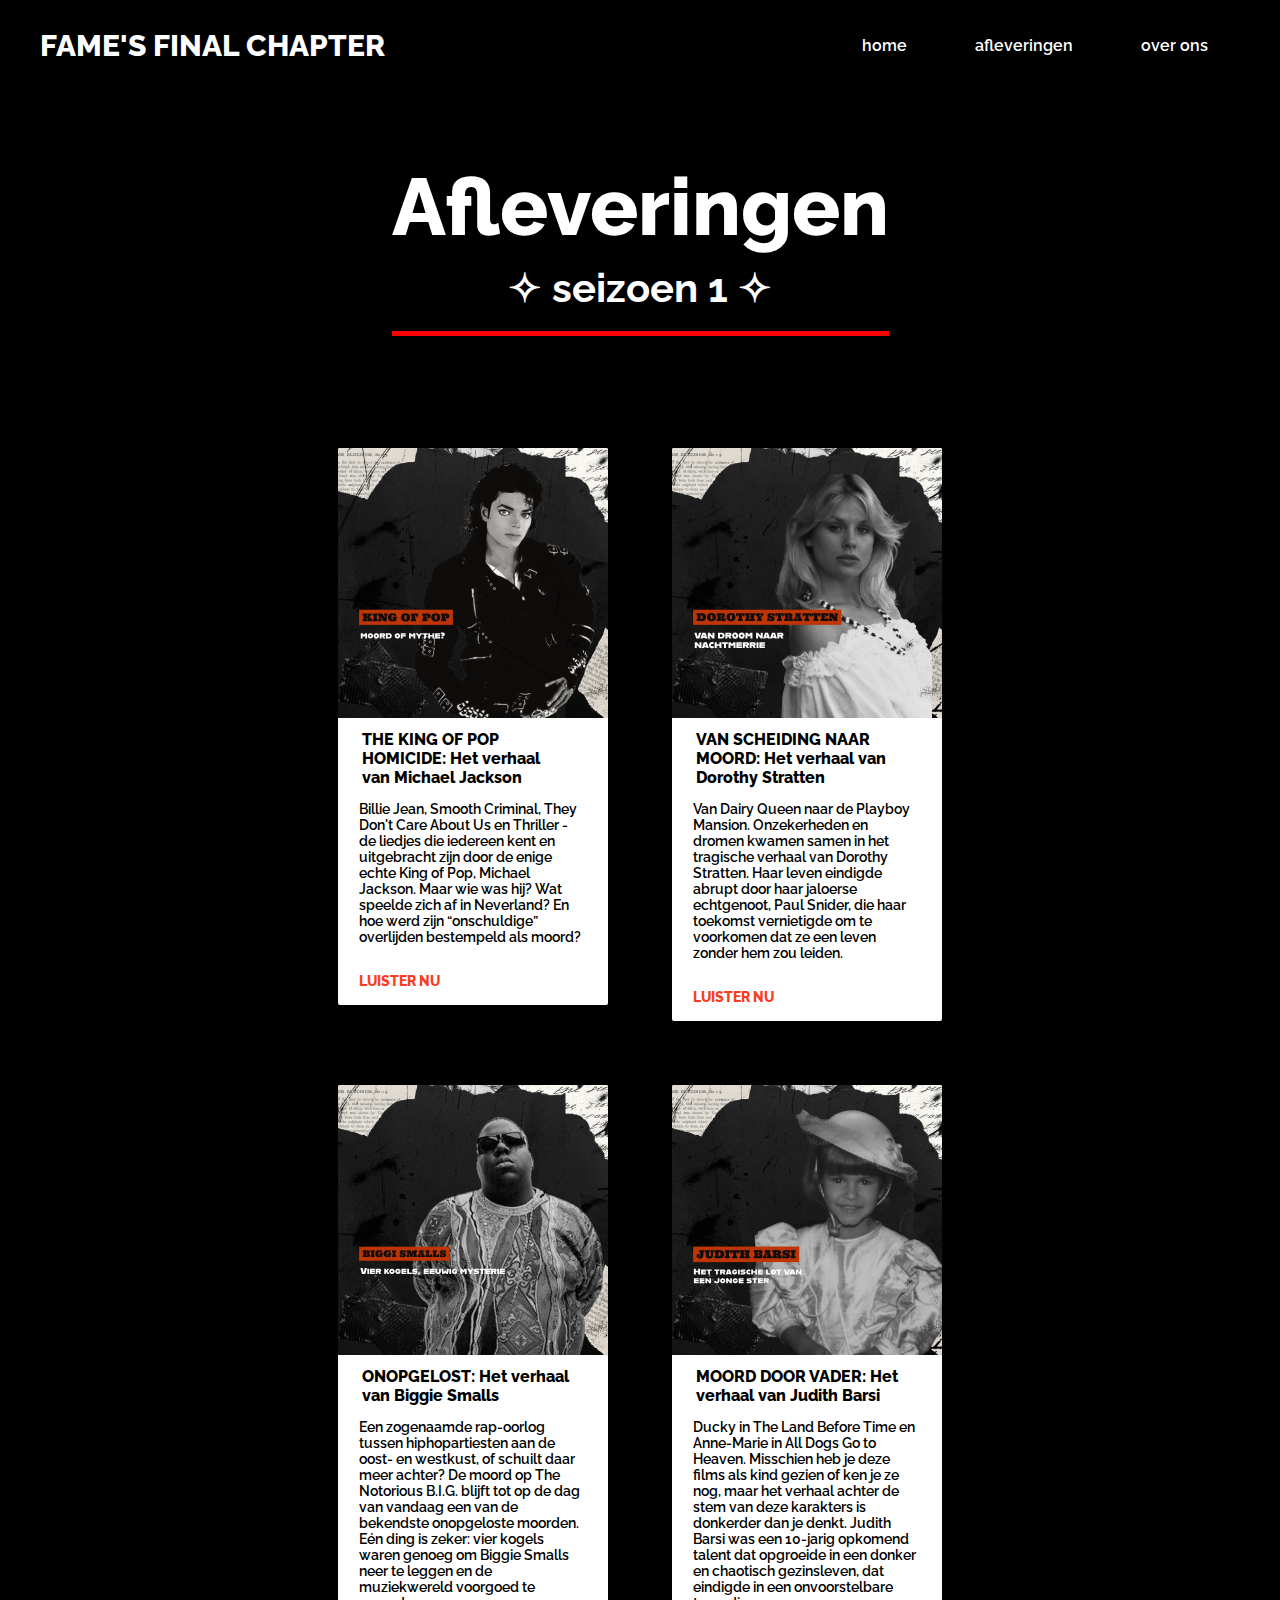
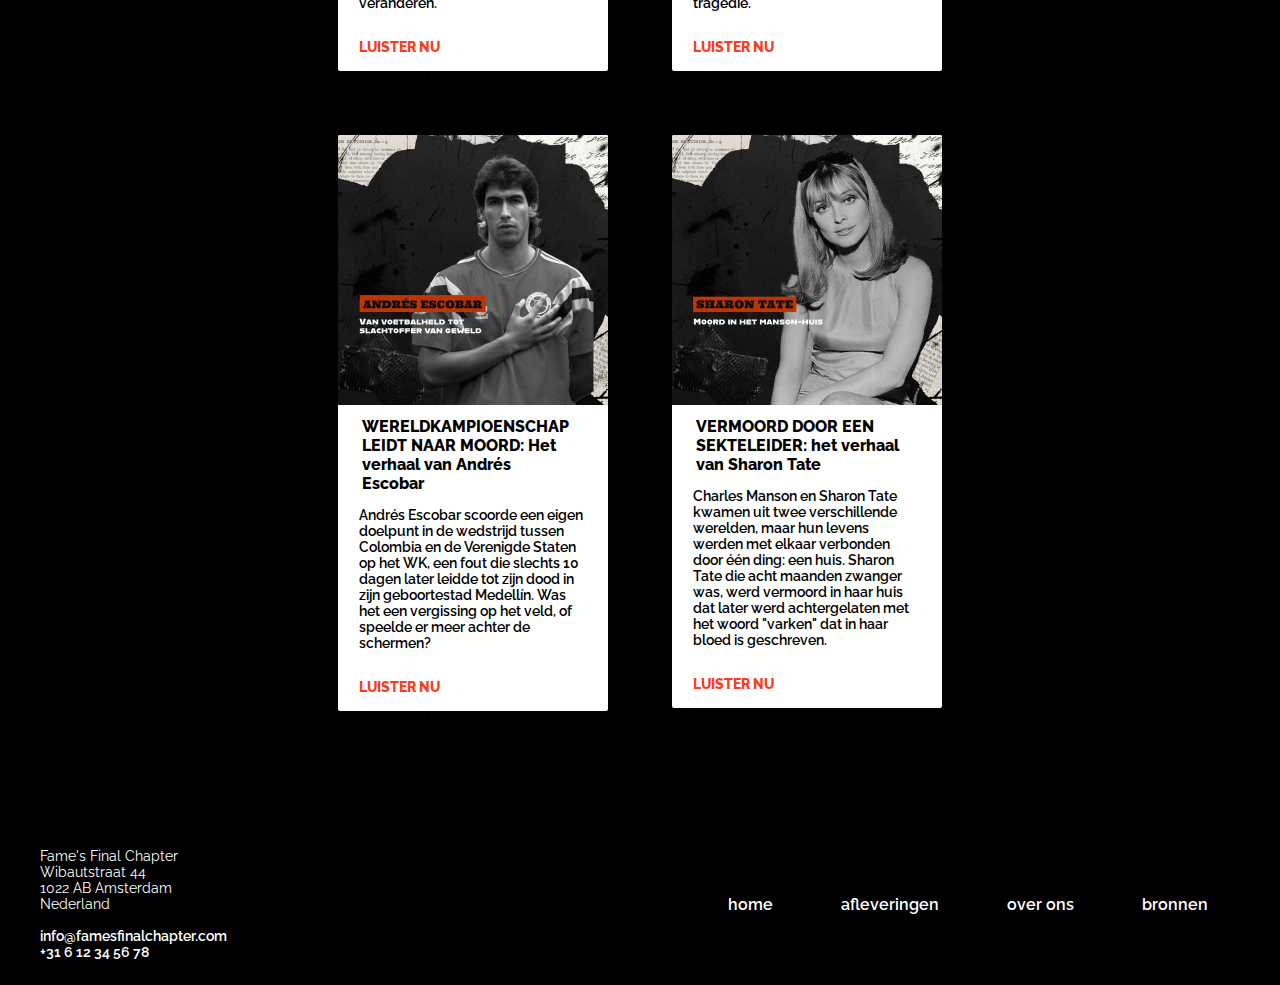
==== afleveringen.html @ 1bb6bfa5 "Add files via upload" ====
<!DOCTYPE html>
<html lang="nl">

<head>
    <meta charset="UTF-8">
    <meta name="viewport" content="width=device-width, initial-scale=1.0">
    <title>Fame's Final Chapter - Afleveringen</title>
    <link rel="stylesheet" href="css/style.css">
</head>

<body>
    <header class="header">
        <a href="index.html" class="logo">FAME'S FINAL CHAPTER</a>

        <nav class="navbar">
            <a href="index.html">home</a>
            <a href="afleveringen.html">afleveringen</a>
            <a href="over_ons.html">over ons</a>
        </nav>
    </header>

    <main>
        <section>
            <div class="titel">
                <h1>Afleveringen</h1>
                <h2>✧ seizoen 1 ✧</h2>
            </div>
        </section>

        <!-- Afleveringen - Seizoen 1 -->
        <section>
            <h3 class="verborgen">Afleveringen</h3>
            <article>
                <div class="container">
                    <img src="images/michael-jackson_thumbnail.jpeg" alt="Michael Jackson Thumbnail">
                    <h4>THE KING OF POP HOMICIDE: Het verhaal van Michael Jackson</h4>
                    <p>Billie Jean, Smooth Criminal, They Don't Care About Us en Thriller - de liedjes die iedereen kent
                        en uitgebracht zijn door de enige echte King of Pop, Michael Jackson. Maar wie was hij? Wat speelde zich af
                        in Neverland? En hoe werd zijn “onschuldige” overlijden bestempeld als moord?</p>
                    <a href="https://youtu.be/Zi_XLOBDo_Y?si=2RL1zgd4n17YhLJm">LUISTER NU</a>
                </div>
            </article>

            <article>
                <div class="container">
                    <img src="images/dorothy-stratten_thumbnail.jpeg" alt="Dorothy Stratten Thumbnail">
                    <h4>VAN SCHEIDING NAAR MOORD: Het verhaal van Dorothy Stratten</h4>
                    <p>Van Dairy Queen naar de Playboy Mansion. Onzekerheden en dromen kwamen samen in het tragische
                        verhaal van Dorothy Stratten. Haar leven eindigde abrupt door haar jaloerse echtgenoot, Paul Snider, die
                        haar toekomst vernietigde om te voorkomen dat ze een leven zonder hem zou leiden.</p>
                    <a href="https://youtu.be/4bbiC3lw7D8?si=qMgVU_SR9GnLeQNc">LUISTER NU</a>
                </div>
            </article>

            <article>
                <div class="container">
                    <img src="images/biggie-smalls_thumbnail.jpeg" alt="Biggie Smalls Thumbnail">
                    <h4>ONOPGELOST: Het verhaal van Biggie Smalls</h4>
                    <p>Een zogenaamde rap-oorlog tussen hiphopartiesten aan de oost- en westkust, of schuilt daar meer achter?
                        De moord op The Notorious B.I.G. blijft tot op de dag van vandaag een van de bekendste
                        onopgeloste moorden. Eén ding is zeker: vier kogels waren genoeg om Biggie Smalls neer te leggen en de
                        muziekwereld voorgoed te veranderen.</p>
                    <a href="https://youtu.be/_JZom_gVfuw?si=YMfRbGf0AQakgNem">LUISTER NU</a>
                </div>
            </article>

            <article>
                <div class="container">
                    <img src="images/judith-barsi_thumbnail.jpeg" alt="Judith Barsi Thumbnail">
                    <h4>MOORD DOOR VADER: Het verhaal van Judith Barsi</h4>
                    <p>Ducky in The Land Before Time en Anne-Marie in All Dogs Go to Heaven. Misschien heb je deze films
                        als
                        kind gezien of ken je ze nog, maar het verhaal achter de stem van deze karakters is donkerder
                        dan je
                        denkt. Judith Barsi was een 10-jarig opkomend talent dat opgroeide in een donker en chaotisch
                        gezinsleven, dat eindigde in een onvoorstelbare tragedie.</p>
                    <a href="https://youtu.be/OYh02GlbRQE?si=AYnQoxR6OCFAeCXl">LUISTER NU</a>
                </div>
            </article>

            <article>
                <div class="container">
                    <img src="images/andres-escobar_thumbnail.jpeg" alt="Andrés Escobar Thumbnail">
                    <h4>WERELDKAMPIOENSCHAP LEIDT NAAR MOORD: Het verhaal van Andrés Escobar</h4>
                    <p>Andrés Escobar scoorde een eigen doelpunt in de wedstrijd tussen Colombia en de Verenigde Staten
                        op
                        het
                        WK, een fout die slechts 10 dagen later leidde tot zijn dood in zijn geboortestad Medellín. Was
                        het
                        een
                        vergissing op het veld, of speelde er meer achter de schermen?</p>
                    <a href="https://youtu.be/kk6f4enUo6w?si=ozaH78iZj54rgj3n">LUISTER NU</a>
                </div>
            </article>

            <article>
                <div class="container">
                    <img src="images/sharon-tate_thumbnail.jpeg" alt="Sharon Tate Thumbnail">
                    <h4>VERMOORD DOOR EEN SEKTELEIDER: het verhaal van Sharon Tate</h4>
                    <p>Charles Manson en Sharon Tate kwamen uit twee verschillende werelden, maar hun levens werden met
                        elkaar
                        verbonden door één ding: een huis. Sharon Tate die acht maanden zwanger was, werd vermoord in
                        haar
                        huis
                        dat later werd achtergelaten met het woord "varken" dat in haar bloed is geschreven.</p>
                    <a href="https://youtu.be/_MFxnb1D6Zg?si=ejHrEf09OBe5m2Bh">LUISTER NU</a>
                </div>
            </article>
        </section>
    </main>

    <footer>
        <address>
            Fame's Final Chapter<br>
            Wibautstraat 44<br>
            1022 AB Amsterdam<br>
            Nederland<br>
            <br>
            <a href="mailto:info@famesfinalchapter.com">info@famesfinalchapter.com</a><br>
            <a href="tel:+31612345678">+31 6 12 34 56 78</a><br>
        </address>

        <nav class="footer">
            <a href="index.html">home</a>
            <a href="afleveringen.html">afleveringen</a>
            <a href="over_ons.html">over ons</a>
            <a href="bronnen.html">bronnen</a>
        </nav>
    </footer>
</body>

</html>
---- css/style.css ----
@import url('https://fonts.googleapis.com/css2?family=Raleway:ital,wght@0,100..900;1,100..900&display=swap');

* {
    margin: 0;
    padding: 0;
    box-sizing: border-box;
}

body {
    background-color: black;
}

/* Banner */
main article h1 {
    position: absolute;
    display: flex;
    justify-content: center;
    text-align: center;
    left: 20%;
    margin-top: 550px;
}

main article h1 {
    color: white;
    font-family: "Raleway", sans-serif;
    font-weight: 750;
    font-style: normal;
    font-size: 85px;
}

main article h2 {
    position: absolute;
    display: flex;
    justify-content: center;
    left: 27%;
    margin-top: 660px;
    margin-bottom: 675px;
}

main article h2 {
    color: white;
    font-family: "Raleway", sans-serif;
    font-weight: 400;
    font-style: normal;
    font-size: 40px;
}

main img{
    margin-bottom: 3em;
}

/* Header en navigatiebar */
.header {
    position: fixed;
    top: 0;
    left: 0;
    width: 100%;
    padding: 28px 40px;
    background: black;
    display: flex;
    align-items: center;
    justify-content: space-between;
}

.logo {
    font-family: "Raleway", sans-serif;
    font-weight: 800;
    font-style: normal;
    font-size: 30px;
    color: white;
    text-decoration: none;
}

.navbar a {
    font-family: "Raleway", sans-serif;
    font-weight: 600;
    font-style: normal;
    font-size: 16px;
    color: white;
    text-decoration: none;
    padding: 2em;
}

.navbar a {
    transition: color 0.5s;
}

.navbar a:hover {
    color: red;
}

/* Homepagina - Podcast speler */
article .podcast {
    background: linear-gradient(90deg, rgb(193, 55, 51) 0%, rgb(193, 55, 51) 25%, rgb(149, 86, 68) 75%, black 100%);
    height: 300px;
    margin-top: 80px;
    margin-bottom: 50px;
    margin-left: 15.5em;
    margin-right: 15.5em;
}

article .podcast {
    border-top-left-radius: 2px;
    border-bottom-left-radius: 2px;
}

.podcast img {
    width: 300px;
    height: 300px;
    border-top-left-radius: 2px;
    border-bottom-left-radius: 2px;
    float: left;
}

.podcast h4 {
    color: white;
    font-family: "Raleway", sans-serif;
    font-weight: 800;
    font-style: normal;
    font-size: 25px;
}

.podcast h4 {
    display: flex;
    justify-content: left;
    text-align: left;
    padding: 1em 5em 0em 1em;
}

.podcast p {
    color: white;
    font-family: "Raleway", sans-serif;
    font-weight: 400;
    font-style: normal;
    font-size: 14px;
}

.podcast a {
    color: white;
    font-family: "Raleway", sans-serif;
    font-weight: 400;
    font-style: normal;
    font-size: 14px;
}

.podcast p {
    display: flex;
    justify-content: center;
    text-align: left;
    padding: 1em 5em 0em 1.5em;
}

main p {
    font-family: "Raleway", sans-serif;
    font-weight: 600;
    font-style: normal;
    font-size: 14px;
    color: white;
}

main p {
    display: flex;
    justify-content: center;
    padding: 0em 16em 0em 16em;
    text-align: center;
}

main a {
    font-family: "Raleway", sans-serif;
    font-weight: 600;
    font-style: normal;
    font-size: 16px;
    color: white;
}

main a {
    transition: color 0.5s;
    display: flex;
    justify-content: center;
    padding: 1em 0em 0em 0em;
}

main a:hover {
    color: red;
}

main article p {
    font-family: "Raleway", sans-serif;
    font-weight: 400;
    font-style: normal;
    font-size: 16px;
    color: white;
}

figure {
    position: static;
    margin: 0;
    padding-top: 4.5%;
    padding-left: 34%;
}

/* Afleveringen/Over ons - Banner */
.titel h1 {
    color: white;
    display: flex;
    justify-content: center;
}

.titel h1 {
    font-family: "Raleway", sans-serif;
    font-weight: 800;
    font-style: normal;
    font-size: 80px;
    padding: 2em 0em 0em 0em;
    margin-bottom: 10px;
}

.titel h2 {
    font-family: "Raleway", sans-serif;
    font-style: normal;
    font-size: 40px;
}

.titel h2 {
    white-space: nowrap;
    overflow: hidden;
    border-bottom: 5px solid red;
    padding-bottom: 0.5em;
    animation: animate 2s linear forwards;
}

.titel h2 {
    color: white;
    display: flex;
    justify-content: center;
}
@keyframes animate {
    0% {
        width: 0px;
        padding-bottom: 1.5em;
    }
    100% {
        width: 100%;
    }
}

/* Afleveringen - Afleveringen */
.verborgen {
    display: none;
}

article .container {
    background-color: white;
    border-radius: 2px;
    padding-bottom: 1em;
    margin: 2em;
    width: 270px;
}

.container img {
    width: 270px;
    height: 270px;
    border-top-left-radius: 2px;
    border-top-right-radius: 2px;
    margin-bottom: 0em;
}

article .container h4 {
    font-family: "Raleway", sans-serif;
    font-weight: 800;
    font-style: normal;
    font-size: 16px;
    padding: 0.5em 1.5em 0em 1.5em;
    width: 16em;
}

article .container p {
    font-family: "Raleway", sans-serif;
    font-weight: 600;
    font-style: normal;
    font-size: 14px;
    padding: 1em 1em 1em 1.5em;
    width: 18.5em;
    text-align: left;
    color: black;
}

article .container a {
    font-family: "Raleway", sans-serif;
    font-weight: 800;
    font-style: normal;
    font-size: 14px;
    text-decoration: none;
    color: rgb(250, 61, 28);
    padding-left: 1.5em;
    justify-content: left;
}

section {
    display: flex;
    flex-wrap: wrap;
    justify-content: center;
    padding: 0em 10em 5em 10em;
}

/* Over Ons */
main h3 {
    color: white;
    font-family: "Raleway", sans-serif;
    font-weight: 800;
    font-style: normal;
    font-size: 25px;
}

main h3 {
    width: 100%;
    padding-top: 1em;
    display: flex;
    justify-content: center;
}

.logo-tekst {
    display: flex;
    text-align: left;
    padding: 1em 0em 0em 3em;
    margin-right: 18em;
    margin-top: 0.5em;
}

.png-logo {
    float: left;
    margin-left: 15.5em;
}

.informatie h3 {
    display: flex;
    justify-content: left;
    margin-left: 1em;
    margin-bottom: 0.5em;
}

.informatie p {
    color: white;
    font-family: "Raleway", sans-serif;
    font-weight: 400;
    font-style: normal;
    font-size: 14px;
  }
  .informatie p {
    display: flex;
    justify-content: center;
    text-align: left;
    padding: 0em 5em 0em 2em;
  }

.informatie {
    border-radius: 2px;
    background: linear-gradient(90deg, rgb(193, 55, 51) 0%, rgb(193, 55, 51) 25%, rgb(149, 86, 68) 75%, black 100%);
    height: 180px;
    margin-top: 85px;
    margin-bottom: 75px;
    margin-left: 15.5em;
    margin-right: 15.5em;
}

video {
    display: block;
    margin: auto;
    margin-top: 25px;
    margin-bottom: 100px;
}

/* Footer */
.footer a {
    font-family: "Raleway", sans-serif;
    font-weight: 600;
    font-style: normal;
    font-size: 16px;
    color: white;
    text-decoration: none;
    padding: 2em;
}

.footer a {
    transition: color 0.5s;
}

.footer a:hover {
    color: red;
}

footer {
    color: white;
}

footer {
    top: 0;
    left: 0;
    width: 100%;
    padding: 25px 40px;
    display: flex;
    align-items: center;
    justify-content: space-between;
}

address {
    font-family: "Raleway", sans-serif;
    font-weight: 400;
    font-style: normal;
    font-size: 14px;
}

footer address a {
    text-decoration: none;
    color: white;
    font-weight: 600;
}

footer p {
    font-family: "Raleway", sans-serif;
    font-weight: 600;
    font-style: normal;
    font-size: 14px;
}

/* Bronnen */
main .bronnen a {
    color: white;
    font-family: "Raleway", sans-serif;
    font-weight: 600;
    font-style: normal;
    font-size: 14px;
}

main .bronnen li {
    display: flex;
    justify-content: left;
}
main .bronnen ul {
    text-decoration: none;
}

.bronnen {
    transition: color 0.5s;
    display: flex;
    justify-content: center;
    margin-bottom: 8em;
}

.bronnen :hover {
    color: red;
}
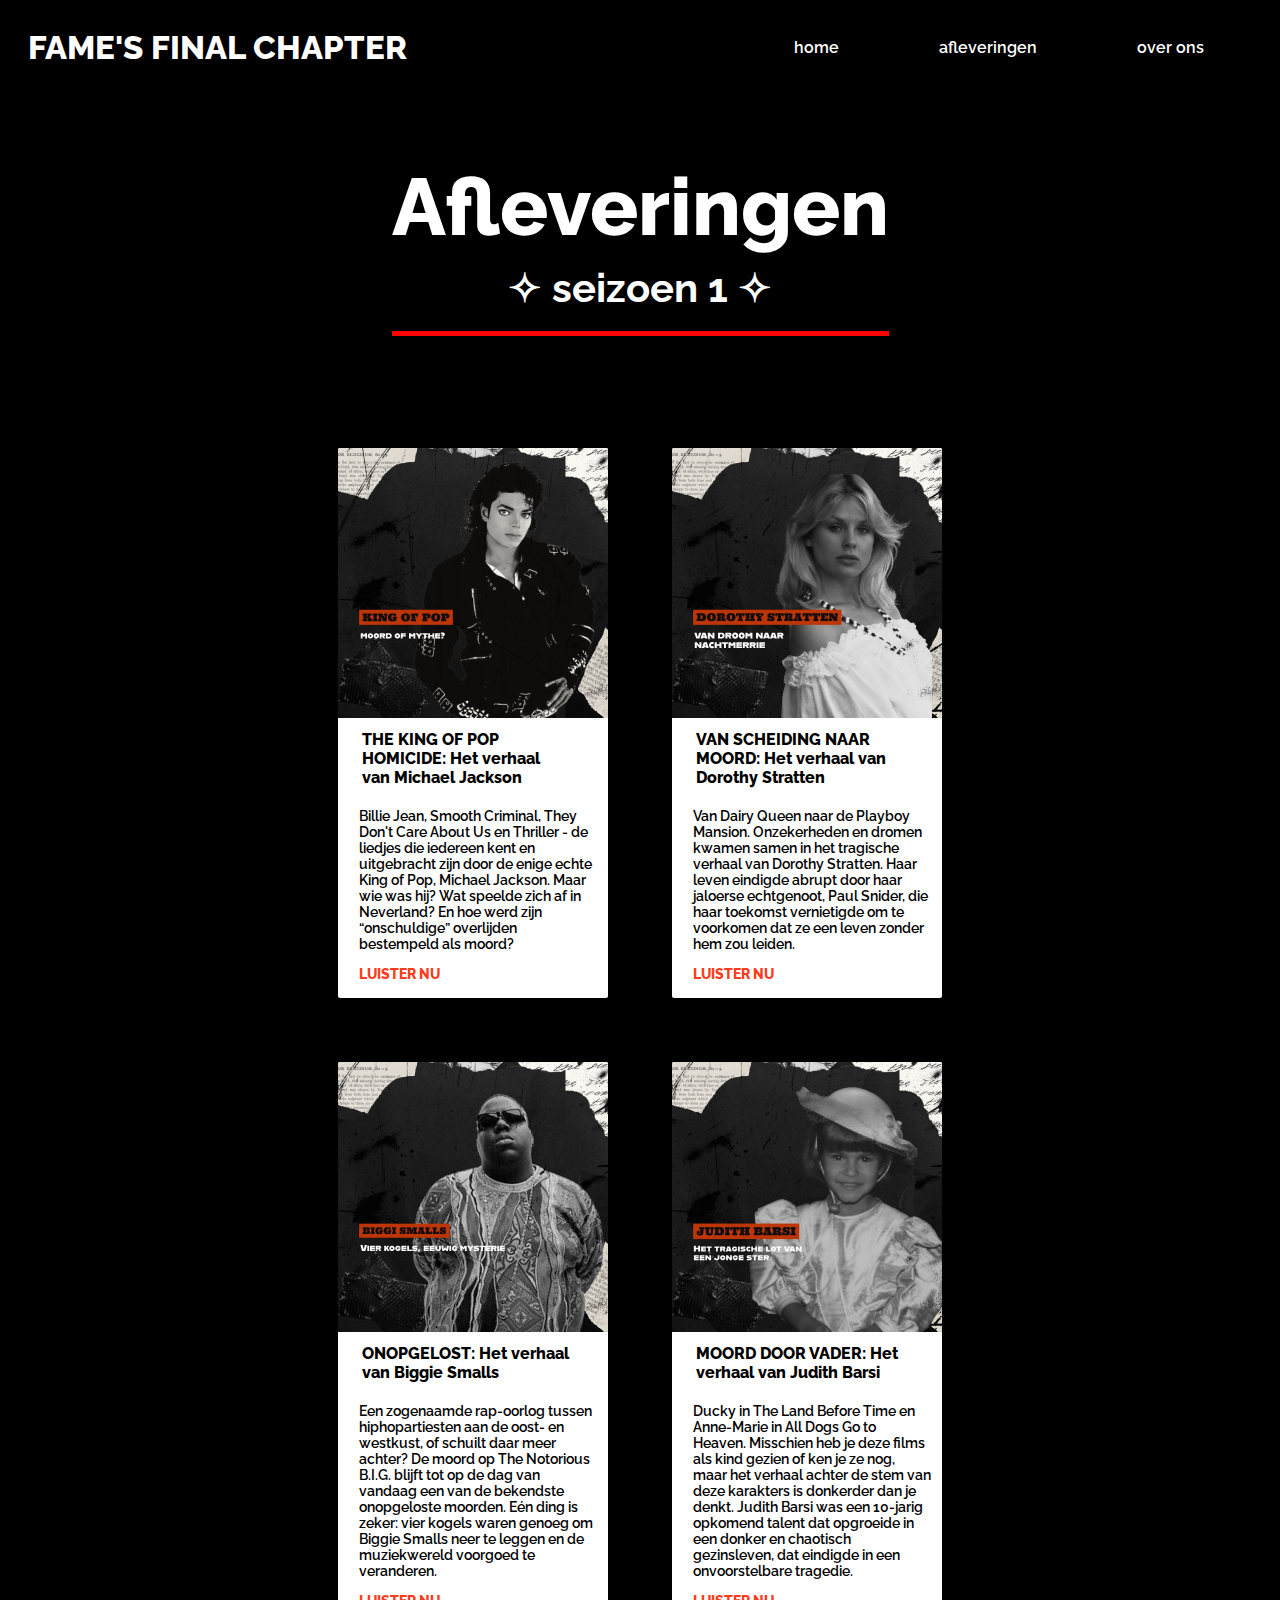
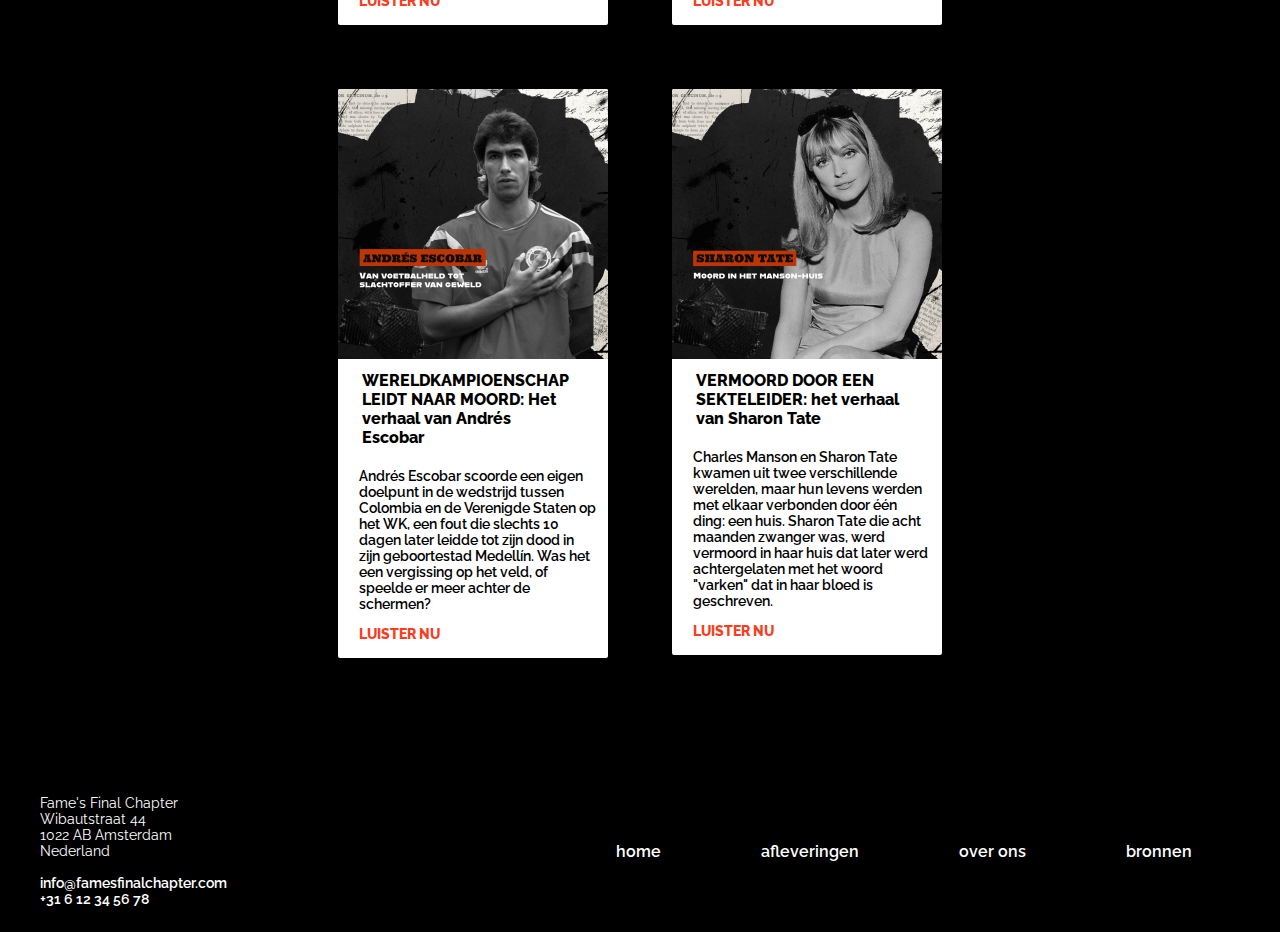
==== commit f5958f0e: "Add files via upload" ====
--- a/afleveringen.html
+++ b/afleveringen.html
@@ -9,19 +9,21 @@
 </head>
 
 <body>
-    <header class="header">
-        <a href="index.html" class="logo">FAME'S FINAL CHAPTER</a>
-
-        <nav class="navbar">
-            <a href="index.html">home</a>
-            <a href="afleveringen.html">afleveringen</a>
-            <a href="over_ons.html">over ons</a>
+    <header>
+        <a href="index.html">FAME'S FINAL CHAPTER</a>
+        
+        <nav>
+            <ul>
+                <li><a href="index.html">home</a></li>
+                <li><a href="afleveringen.html">afleveringen</a></li>
+                <li><a href="over_ons.html">over ons</a></li>
+            </ul>
         </nav>
     </header>
 
     <main>
         <section>
-            <div class="titel">
+            <div>
                 <h1>Afleveringen</h1>
                 <h2>✧ seizoen 1 ✧</h2>
             </div>
@@ -29,9 +31,9 @@
 
         <!-- Afleveringen - Seizoen 1 -->
         <section>
-            <h3 class="verborgen">Afleveringen</h3>
+            <h3>Afleveringen</h3>
             <article>
-                <div class="container">
+                <div>
                     <img src="images/michael-jackson_thumbnail.jpeg" alt="Michael Jackson Thumbnail">
                     <h4>THE KING OF POP HOMICIDE: Het verhaal van Michael Jackson</h4>
                     <p>Billie Jean, Smooth Criminal, They Don't Care About Us en Thriller - de liedjes die iedereen kent
@@ -42,7 +44,7 @@
             </article>
 
             <article>
-                <div class="container">
+                <div>
                     <img src="images/dorothy-stratten_thumbnail.jpeg" alt="Dorothy Stratten Thumbnail">
                     <h4>VAN SCHEIDING NAAR MOORD: Het verhaal van Dorothy Stratten</h4>
                     <p>Van Dairy Queen naar de Playboy Mansion. Onzekerheden en dromen kwamen samen in het tragische
@@ -53,7 +55,7 @@
             </article>
 
             <article>
-                <div class="container">
+                <div>
                     <img src="images/biggie-smalls_thumbnail.jpeg" alt="Biggie Smalls Thumbnail">
                     <h4>ONOPGELOST: Het verhaal van Biggie Smalls</h4>
                     <p>Een zogenaamde rap-oorlog tussen hiphopartiesten aan de oost- en westkust, of schuilt daar meer achter?
@@ -65,7 +67,7 @@
             </article>
 
             <article>
-                <div class="container">
+                <div>
                     <img src="images/judith-barsi_thumbnail.jpeg" alt="Judith Barsi Thumbnail">
                     <h4>MOORD DOOR VADER: Het verhaal van Judith Barsi</h4>
                     <p>Ducky in The Land Before Time en Anne-Marie in All Dogs Go to Heaven. Misschien heb je deze films
@@ -79,7 +81,7 @@
             </article>
 
             <article>
-                <div class="container">
+                <div>
                     <img src="images/andres-escobar_thumbnail.jpeg" alt="Andrés Escobar Thumbnail">
                     <h4>WERELDKAMPIOENSCHAP LEIDT NAAR MOORD: Het verhaal van Andrés Escobar</h4>
                     <p>Andrés Escobar scoorde een eigen doelpunt in de wedstrijd tussen Colombia en de Verenigde Staten
@@ -94,7 +96,7 @@
             </article>
 
             <article>
-                <div class="container">
+                <div>
                     <img src="images/sharon-tate_thumbnail.jpeg" alt="Sharon Tate Thumbnail">
                     <h4>VERMOORD DOOR EEN SEKTELEIDER: het verhaal van Sharon Tate</h4>
                     <p>Charles Manson en Sharon Tate kwamen uit twee verschillende werelden, maar hun levens werden met
@@ -120,11 +122,13 @@
             <a href="tel:+31612345678">+31 6 12 34 56 78</a><br>
         </address>
 
-        <nav class="footer">
-            <a href="index.html">home</a>
-            <a href="afleveringen.html">afleveringen</a>
-            <a href="over_ons.html">over ons</a>
-            <a href="bronnen.html">bronnen</a>
+        <nav>
+            <ul>
+                <li><a href="index.html">home</a></li>
+                <li><a href="afleveringen.html">afleveringen</a></li>
+                <li><a href="over_ons.html">over ons</a></li>
+                <li><a href="bronnen.html">bronnen</a></li>
+            </ul>
         </nav>
     </footer>
 </body>
--- a/css/style.css
+++ b/css/style.css
@@ -10,8 +10,56 @@
     background-color: black;
 }
 
-/* Banner */
+/* header */
+header {
+    top: 0;
+    left: 0;
+    width: 100%;
+    padding: 28px;
+    position: fixed;
+    background: black;
+    width: 100%;
+    display: flex;
+    align-items: center;
+    justify-content: space-between;
+}
+
+header li {
+    display: inline;
+    padding: 3em;
+}
+
+header a {
+    font-family: "Raleway", sans-serif;
+    font-weight: 800;
+    font-style: normal;
+    font-size: 33px;
+    color: white;
+    text-decoration: none;
+}
+
+header nav a {
+    font-family: "Raleway", sans-serif;
+    font-weight: 600;
+    font-style: normal;
+    font-size: 16px;
+    color: white;
+    text-decoration: none;
+    transition: color 0.5s;
+    
+}
+
+header nav a:hover {
+    color: red;
+}
+
+/* Index - Banner */
 main article h1 {
+    font-family: "Raleway", sans-serif;
+    font-weight: 750;
+    font-style: normal;
+    font-size: 85px;
+    color: white;
     position: absolute;
     display: flex;
     justify-content: center;
@@ -20,15 +68,12 @@
     margin-top: 550px;
 }
 
-main article h1 {
-    color: white;
-    font-family: "Raleway", sans-serif;
-    font-weight: 750;
-    font-style: normal;
-    font-size: 85px;
-}
-
 main article h2 {
+    font-family: "Raleway", sans-serif;
+    font-weight: 400;
+    font-style: normal;
+    font-size: 40px;
+    color: white;
     position: absolute;
     display: flex;
     justify-content: center;
@@ -37,59 +82,17 @@
     margin-bottom: 675px;
 }
 
-main article h2 {
-    color: white;
-    font-family: "Raleway", sans-serif;
-    font-weight: 400;
-    font-style: normal;
-    font-size: 40px;
-}
-
-main img{
+main article img{
     margin-bottom: 3em;
-}
-
-/* Header en navigatiebar */
-.header {
-    position: fixed;
-    top: 0;
-    left: 0;
-    width: 100%;
-    padding: 28px 40px;
-    background: black;
-    display: flex;
-    align-items: center;
-    justify-content: space-between;
-}
-
-.logo {
-    font-family: "Raleway", sans-serif;
-    font-weight: 800;
-    font-style: normal;
-    font-size: 30px;
-    color: white;
-    text-decoration: none;
-}
-
-.navbar a {
-    font-family: "Raleway", sans-serif;
-    font-weight: 600;
-    font-style: normal;
-    font-size: 16px;
-    color: white;
-    text-decoration: none;
-    padding: 2em;
-}
-
-.navbar a {
-    transition: color 0.5s;
-}
-
-.navbar a:hover {
-    color: red;
-}
-
-/* Homepagina - Podcast speler */
+    float: none;
+    margin-left: 0%;
+}
+
+/* Index - Podcast speler */
+main article h3 {
+    display: none;
+}
+
 article .podcast {
     background: linear-gradient(90deg, rgb(193, 55, 51) 0%, rgb(193, 55, 51) 25%, rgb(149, 86, 68) 75%, black 100%);
     height: 300px;
@@ -97,9 +100,6 @@
     margin-bottom: 50px;
     margin-left: 15.5em;
     margin-right: 15.5em;
-}
-
-article .podcast {
     border-top-left-radius: 2px;
     border-bottom-left-radius: 2px;
 }
@@ -113,14 +113,11 @@
 }
 
 .podcast h4 {
-    color: white;
     font-family: "Raleway", sans-serif;
     font-weight: 800;
     font-style: normal;
     font-size: 25px;
-}
-
-.podcast h4 {
+    color: white;
     display: flex;
     justify-content: left;
     text-align: left;
@@ -128,11 +125,15 @@
 }
 
 .podcast p {
-    color: white;
-    font-family: "Raleway", sans-serif;
-    font-weight: 400;
-    font-style: normal;
-    font-size: 14px;
+    font-family: "Raleway", sans-serif;
+    font-weight: 400;
+    font-style: normal;
+    font-size: 14px;
+    color: white;
+    display: flex;
+    width: 55%;
+    justify-content: left;
+    padding: 1em 0em 0em 1.5em;
 }
 
 .podcast a {
@@ -141,13 +142,6 @@
     font-weight: 400;
     font-style: normal;
     font-size: 14px;
-}
-
-.podcast p {
-    display: flex;
-    justify-content: center;
-    text-align: left;
-    padding: 1em 5em 0em 1.5em;
 }
 
 main p {
@@ -171,9 +165,6 @@
     font-style: normal;
     font-size: 16px;
     color: white;
-}
-
-main a {
     transition: color 0.5s;
     display: flex;
     justify-content: center;
@@ -200,28 +191,25 @@
 }
 
 /* Afleveringen/Over ons - Banner */
-.titel h1 {
-    color: white;
-    display: flex;
-    justify-content: center;
-}
-
-.titel h1 {
+main div h1 {
     font-family: "Raleway", sans-serif;
     font-weight: 800;
     font-style: normal;
     font-size: 80px;
+    color: white;
+    display: flex;
+    justify-content: center;
     padding: 2em 0em 0em 0em;
     margin-bottom: 10px;
 }
 
-.titel h2 {
+main div h2 {
     font-family: "Raleway", sans-serif;
     font-style: normal;
     font-size: 40px;
-}
-
-.titel h2 {
+    color: white;
+    display: flex;
+    justify-content: center;
     white-space: nowrap;
     overflow: hidden;
     border-bottom: 5px solid red;
@@ -229,11 +217,6 @@
     animation: animate 2s linear forwards;
 }
 
-.titel h2 {
-    color: white;
-    display: flex;
-    justify-content: center;
-}
 @keyframes animate {
     0% {
         width: 0px;
@@ -245,11 +228,18 @@
 }
 
 /* Afleveringen - Afleveringen */
-.verborgen {
+section {
+    display: flex;
+    flex-wrap: wrap;
+    justify-content: center;
+    padding: 0em 10em 5em 10em;
+}
+
+main section h3 {
     display: none;
 }
 
-article .container {
+section article div {
     background-color: white;
     border-radius: 2px;
     padding-bottom: 1em;
@@ -257,7 +247,7 @@
     width: 270px;
 }
 
-.container img {
+section article img {
     width: 270px;
     height: 270px;
     border-top-left-radius: 2px;
@@ -265,7 +255,7 @@
     margin-bottom: 0em;
 }
 
-article .container h4 {
+section article h4 {
     font-family: "Raleway", sans-serif;
     font-weight: 800;
     font-style: normal;
@@ -274,7 +264,7 @@
     width: 16em;
 }
 
-article .container p {
+section article p {
     font-family: "Raleway", sans-serif;
     font-weight: 600;
     font-style: normal;
@@ -285,7 +275,7 @@
     color: black;
 }
 
-article .container a {
+section article a {
     font-family: "Raleway", sans-serif;
     font-weight: 800;
     font-style: normal;
@@ -296,13 +286,6 @@
     justify-content: left;
 }
 
-section {
-    display: flex;
-    flex-wrap: wrap;
-    justify-content: center;
-    padding: 0em 10em 5em 10em;
-}
-
 /* Over Ons */
 main h3 {
     color: white;
@@ -319,39 +302,18 @@
     justify-content: center;
 }
 
-.logo-tekst {
+main div p {
     display: flex;
     text-align: left;
-    padding: 1em 0em 0em 3em;
+    padding: 1em 0em 0em 1.5em;
     margin-right: 18em;
     margin-top: 0.5em;
 }
 
-.png-logo {
+main img {
     float: left;
     margin-left: 15.5em;
 }
-
-.informatie h3 {
-    display: flex;
-    justify-content: left;
-    margin-left: 1em;
-    margin-bottom: 0.5em;
-}
-
-.informatie p {
-    color: white;
-    font-family: "Raleway", sans-serif;
-    font-weight: 400;
-    font-style: normal;
-    font-size: 14px;
-  }
-  .informatie p {
-    display: flex;
-    justify-content: center;
-    text-align: left;
-    padding: 0em 5em 0em 2em;
-  }
 
 .informatie {
     border-radius: 2px;
@@ -363,36 +325,34 @@
     margin-right: 15.5em;
 }
 
+.informatie h3 {
+    display: flex;
+    justify-content: left;
+    margin-left: 1em;
+    margin-bottom: 0.5em;
+}
+
+.informatie p {
+    font-family: "Raleway", sans-serif;
+    font-weight: 400;
+    font-style: normal;
+    font-size: 14px;
+    width: 90%;
+    color: white;
+    display: flex;
+    justify-content: center;
+    text-align: left;
+    padding: 0em 0em 0em 2em;
+  }
+
 video {
     display: block;
     margin: auto;
-    margin-top: 25px;
+    margin-top: 10px;
     margin-bottom: 100px;
 }
 
 /* Footer */
-.footer a {
-    font-family: "Raleway", sans-serif;
-    font-weight: 600;
-    font-style: normal;
-    font-size: 16px;
-    color: white;
-    text-decoration: none;
-    padding: 2em;
-}
-
-.footer a {
-    transition: color 0.5s;
-}
-
-.footer a:hover {
-    color: red;
-}
-
-footer {
-    color: white;
-}
-
 footer {
     top: 0;
     left: 0;
@@ -403,17 +363,42 @@
     justify-content: space-between;
 }
 
-address {
-    font-family: "Raleway", sans-serif;
-    font-weight: 400;
-    font-style: normal;
-    font-size: 14px;
+footer nav a {
+    font-family: "Raleway", sans-serif;
+    font-weight: 600;
+    font-style: normal;
+    font-size: 16px;
+    color: white;
+    text-decoration: none;
+    transition: color 0.5s;
+}
+
+footer nav a:hover {
+    color: red;
+}
+
+footer li {
+    display: inline;
+    padding: 3em;
+}
+
+footer address {
+    font-family: "Raleway", sans-serif;
+    font-weight: 400;
+    font-style: normal;
+    font-size: 14px;
+    color: white;
 }
 
 footer address a {
     text-decoration: none;
     color: white;
     font-weight: 600;
+    transition: color 0.5s;
+}
+
+footer address a:hover {
+    color: red;
 }
 
 footer p {
@@ -449,5 +434,4 @@
 
 .bronnen :hover {
     color: red;
-}
-
+}